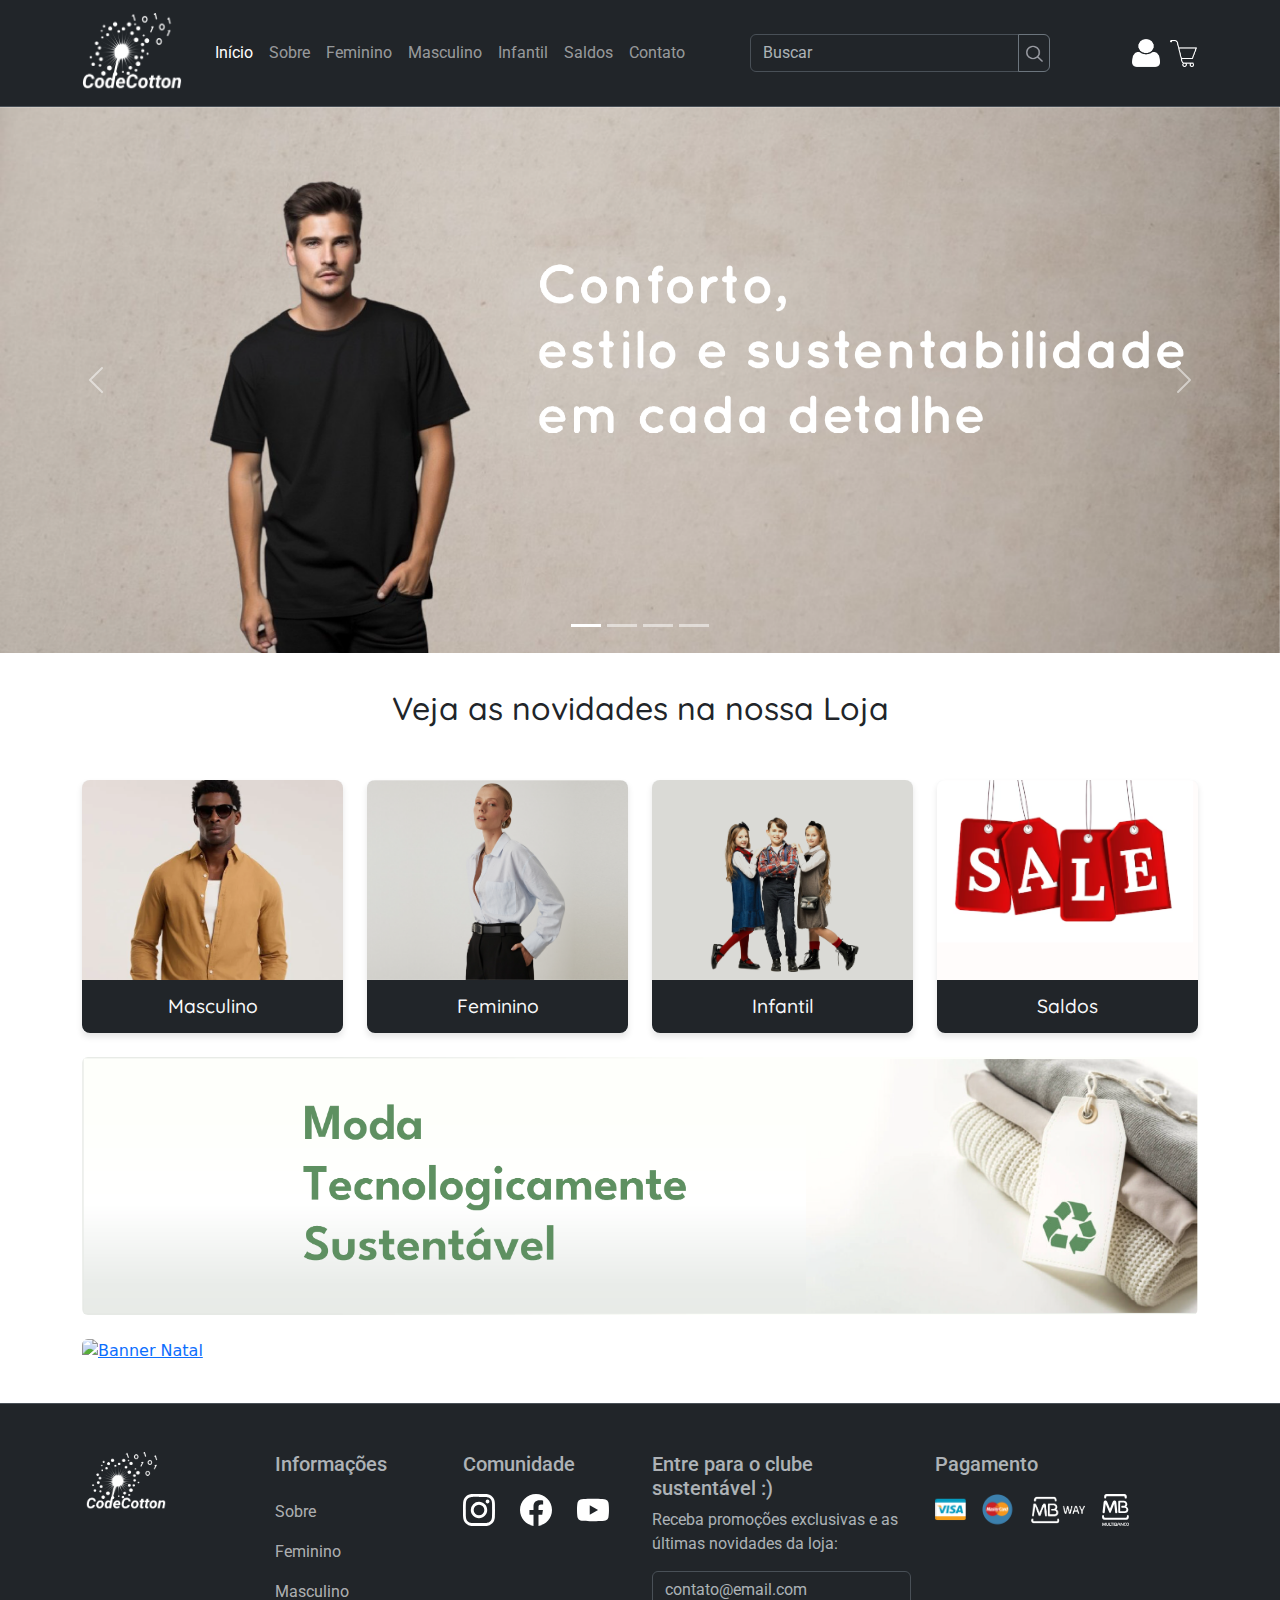
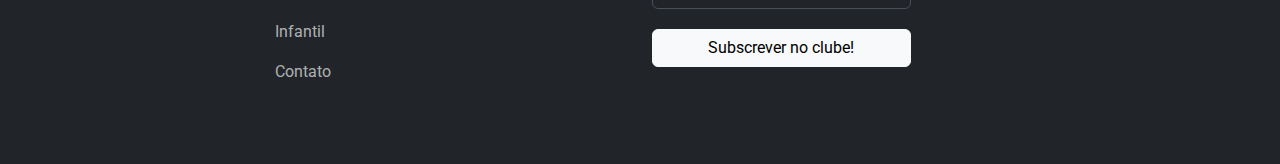
==== index.html @ b1c99693 "estilos, responsividade, links, ajuste de tags" ====
<!DOCTYPE html>
<html lang="en">

<head>
  <meta charset="UTF-8">
  <meta name="viewport" content="width=device-width, initial-scale=1.0">
  <title>CodeCotton</title>
  <meta name="description" content="CodeCotton - Moda sustentável para toda a família. Conheça as novidades em roupas masculinas, femininas, infantis e promoções.">
  <link rel="icon" type="image/png" sizes="16x16" href="imagens/carrinho-de-compras.png">
  <link rel="stylesheet" href="style.css">
  <!-- Fontes -->
  <link rel="preconnect" href="https://fonts.googleapis.com">
  <link rel="preconnect" href="https://fonts.gstatic.com" crossorigin>
  <link href="https://fonts.googleapis.com/css2?family=League+Spartan:wght@100..900&family=Quicksand:wght@300..700&family=Roboto:ital,wght@0,100;0,300;0,400;0,500;0,700;0,900;1,100;1,300;1,400;1,500;1,700;1,900&display=swap" rel="stylesheet" media="print" onload="this.media='all'">
  <!-- Link Bootstrap -->
  <link href="https://cdn.jsdelivr.net/npm/bootstrap@5.3.3/dist/css/bootstrap.min.css" rel="stylesheet" integrity="sha384-QWTKZyjpPEjISv5WaRU9OFeRpok6YctnYmDr5pNlyT2bRjXh0JMhjY6hW+ALEwIH" crossorigin="anonymous">
  <!-- JavaScript -->
  <script src="https://cdn.jsdelivr.net/npm/bootstrap@5.3.3/dist/js/bootstrap.bundle.min.js" integrity="sha384-YvpcrYf0tY3lHB60NNkmXc5s9fDVZLESaAA55NDzOxhy9GkcIdslK1eN7N6jIeHz" crossorigin="anonymous"></script>
</head>

<body>
  <!-- Nav Bar -->
  <nav class="navbar bg-dark border-bottom border-body navbar-expand-sm py-2 sticky-top" data-bs-theme="dark">
    <div class="container">
      <!-- Logotipo -->
      <a class="navbar-brand logo" href="index.html">
        <img src="imagens/logotipo.png" width="100" height="80" alt="logo" />
      </a>

      <!-- Menu hambúrguer -->
      <button class="navbar-toggler" type="button" data-bs-toggle="collapse" data-bs-target="#menuNavbar" aria-label="Toggle navigation">
        <span class="navbar-toggler-icon"></span>
      </button>

      <!-- Menu header -->
      <div class="collapse navbar-collapse justify-content-between font-1" id="menuNavbar">
        <!-- Links de navegação -->
        <div class="navbar-nav">
          <a href="index.html" class="nav-link active">Início</a>
          <a href="sobre.html" class="nav-link">Sobre</a>
          <a href="loja_feminina.html" class="nav-link">Feminino</a>
          <a href="loja_masculina.html" class="nav-link">Masculino</a>
          <a href="loja_infantil.html" class="nav-link">Infantil</a>
          <a href="saldos.html" class="nav-link">Saldos</a>
          <a href="contato.html" class="nav-link">Contato</a>
        </div>

        <!-- Formulário de busca -->
        <form class="d-flex form-busca">
          <div class="input-group">
            <input type="search" class="form-control" placeholder="Buscar" aria-label="Search" />
            <button type="submit" class="btn btn-outline-secondary">
              <img src="imagens/search.png" alt="Buscar" style="width: 20px; height: 20px;" />
            </button>
          </div>
        </form>

        <!-- Login e carrinho -->
        <div class="d-flex align-items-center icons-section">
          <!-- Login -->
          <a href="login.html" class="nav-link">
            <img src="imagens/login.png" width="24" alt="Login" class="icon" />
          </a>

          <!-- Carrinho -->
          <a href="carrinho.html" class="nav-link">
            <img src="imagens/carrinho-de-compras.png" width="24" alt="Carrinho" class="icon" />
          </a>
        </div>
      </div>
    </div>
  </nav>
  <!-- Fim Nav Bar -->

  <main>
    <!-- Container conteúdo -->
    <div class="conteudo">

      <!-- Carrossel fotos -->
      <div class="carousel slide" data-bs-ride="carousel" id="ads">
        <div class="carousel-indicators">
          <button class="active" data-bs-target="ads" data-bs-slide-to="0"></button>
          <button data-bs-target="#ads" data-bs-slide-to="1"></button>
          <button data-bs-target="#ads" data-bs-slide-to="2"></button>
          <button data-bs-target="#ads" data-bs-slide-to="3"></button>

        </div>
        <div class="carousel-inner">
          <div class="carousel-item active" data-bs-interval="3000">
            <img src="imagens/banner_masculino.png" alt="CodeCotton" class="img-fluid">
          </div>
          <div class="carousel-item" data-bs-interval="3000">
            <img src="imagens/banner_feminino.png" alt="CodeCotton" class="img-fluid">
          </div>
          <div class="carousel-item" data-bs-interval="3000">
            <img src="imagens/banner_crianca.png" alt="CodeCotton" class="img-fluid">
          </div>
          <div class="carousel-item" data-bs-interval="3000">
            <img src="imagens/banner_saldos.png" alt="CodeCotton" class="img-fluid">
          </div>
        </div>
        <button class="carousel-control-prev" data-bs-target="#ads" data-bs-slide="prev">
          <span class="carousel-control-prev-icon"></span>
        </button>
        <button class="carousel-control-next" data-bs-target="#ads" data-bs-slide="next">
          <span class="carousel-control-next-icon"></span>
        </button>
      </div>
      <!-- Fim - Carrossel fotos -->

      <!-- Miniaturas loja/Cards -->
      <div class="container font-3" id="box">
        <div class="row justify-content-center text-center mb-4 mt-3">
          <h2 class="font-3">Veja as novidades na nossa Loja</h2>
        </div>
        <div class="row justify-content-center g-4">
          <div class="col-md-5 col-lg-3">
            <div class="card text-center bg-light">
              <a href="loja_masculina.html"><img src="imagens/foto_homem_.png" alt="Foto homem" class="card-img-top img-fluid"></a>
              <div class="card-body bg-dark text-light">
                <h5 class="card-text">Masculino</h5>
              </div>
            </div>
          </div>

          <div class="col-md-5 col-lg-3">
            <div class="card text-center bg-light">
              <a href="loja_feminina.html"><img src="imagens/foto_mulher.png" alt="Foto mulher" class="card-img-top img-fluid"></a>
              <div class="card-body bg-dark text-light">
                <h5 class="card-text">Feminino</h5>
              </div>
            </div>
          </div>

          <div class="col-md-5 col-lg-3">
            <div class="card text-center bg-light">
              <a href="loja_infantil.html"><img src="imagens/foto_criancas.png" alt="Foto crianças" class="card-img-top img-fluid"></a>
              <div class="card-body bg-dark text-light">
                <h5 class="card-text">Infantil</h5>
              </div>
            </div>
          </div>

          <div class="col-md-5 col-lg-3">
            <div class="card text-center bg-light">
              <a href="saldos.html"><img src="imagens/sale1.png" alt="Foto saldos" class="card-img-top img-fluid"></a>
              <div class="card-body bg-dark text-light">
                <h5 class="card-text">Saldos</h5>
              </div>
            </div>
          </div>
        </div>
      </div>
      <!-- Fim - Miniaturas loja/Cards -->

      <!-- Banners -->
      <div class="container my-4">
        <div class="row g-4">
          <div class="col-12">
            <a href="sobre.html"><img src="imagens/banner_sustentavel.png" alt="Banner Sustentabilidade" class="img-fluid rounded">
          </div>
          <div class="col-12">
            <img src="imagens/bannernatal1.png" alt="Banner Natal" class="img-fluid rounded">
          </div>
        </div>
      </div>
      <!-- Fim - Banners -->

    </div>

  </main>

  <!-- Footer -->
  <footer class="border-top text-muted bg-dark text-light footer-container font-1" data-bs-theme="dark">
    <div class="container py-4 py-md-5 px-4 px-md-3 text-body-secondary">
      <div class="row">
        <div class="col-lg-1 mb-3">
          <a class="navbar-brand" href="index.html">
            <img src="imagens/logotipo.png" width="80" height="60" alt="logo">
          </a>
        </div>
        <div class="col-6 col-lg-2 offset-lg-1 mb-3">
          <h5>Informações</h5>
          <nav class="navbar">
            <div class="navbar-nav mr-auto navbar-left ">
              <a href="sobre.html" class="nav-link">Sobre</a>
              <a href="loja_feminina.html" class="nav-link">Feminino</a>
              <a href="loja_masculina.html" class="nav-link">Masculino</a>
              <a href="loja_infantil.html" class="nav-link">Infantil</a>
              <a href="contato.html" class="nav-link">Contato</a>
            </div>
          </nav>
        </div>
        <div class="col-6 col-lg-2 mb-3 footer-redes">
          <h5>Comunidade</h5>
          <div class="mb-3">
            <ul class="list-unstyled">
              <li><a href="https://www.instagram.com/cesae.digital/" target="_blank">
                  <img src="imagens/instagram.svg" alt="Instagram">
                </a></li>
              <li><a href="https://www.facebook.com/CesaeDigital" target="_blank">
                  <img src="imagens/facebook.svg" alt="Facebook">
                </a></li>
              <li><a href="https://www.youtube.com/user/CESAECanal" target="_blank">
                  <img src="imagens/youtube.svg" alt="youtube">
                </a></li>
            </ul>
          </div>
        </div>
        <div class="col-6 col-lg-3 mb-3 footer-clube">
          <h5>Entre para o clube sustentável :)</h5>
          <form class="form" action="index.html">
            <div class="mb-3">
              <label for="email">Receba promoções exclusivas e as últimas novidades da loja:</label>
              <input type="email" class="form-control" id="email" name="email" placeholder="contato@email.com">
              <button class="btn btn-light">Subscrever no clube!</button>
            </div>
          </form>
        </div>
        <div class="col-6 col-lg-3 mb-3 footer-pagamento">
          <h5>Pagamento</h5>
          <div class="mb-3">
            <ul class="list-unstyled">
              <li class="icon-pag"><img src="imagens/visa.svg" alt="Visa"></li>
              <li class="icon-pag"><img src="imagens/logo_master.svg" alt="Mastercard"></li>
              <li class="icon-pag-b"><img src=" imagens/mbway_white.png" alt="Mbway"></li>
              <li class="icon-pag-b"><img src="imagens/icon-multibanco.svg" alt="Multibanco"></li>
            </ul>
          </div>
        </div>
      </div>
    </div>
  </footer>
  <!-- Fim - Footer -->

</body>

</html>
---- style.css ----
@import 'responsivo.css';
@import 'global.css';
@import 'loja.css';
@import 'footer.css';

/* Ícones de login e carrinho */
.icons-section .icon {
  margin-left: 10px;
  width: 28px;
  height: 28px;
}

.icons-section {
  margin-left: 15px;
}

.sobre,
.contato {
  font-size: 1.2rem;
}

.breadcrumb {
  padding: 15px !important;
  border-bottom: 1px solid #e3e3e3;
}

.conteudo {
  margin-bottom: 40px;
}

.banner-home {
  padding: 20px 0;
}

/* Espaçamento e estilos para os cards */
#box .card {
  border: none;
  box-shadow: 0 4px 6px rgba(0, 0, 0, 0.1);
  transition: transform 0.3s ease, box-shadow 0.3s ease;
}

#box .card:hover {
  transform: scale(1.05); /* Zoom leve ao passar o mouse */
  box-shadow: 0 8px 12px rgba(0, 0, 0, 0.2);
}

#box .card-img-top {
  border-top-left-radius: 8px;
  border-top-right-radius: 8px;
  object-fit: cover;
  height: 200px;
}

#box .card-body {
  border-bottom-left-radius: 8px;
  border-bottom-right-radius: 8px;
  padding: 15px;
}

#box .card-body h5 {
  margin: 0;
  font-size: 1.2rem;
}

/* Estilos para banners */
.banner-home img {
  border-radius: 8px;
  margin-bottom: 15px;
  box-shadow: 0 4px 6px rgba(0, 0, 0, 0.1);
}
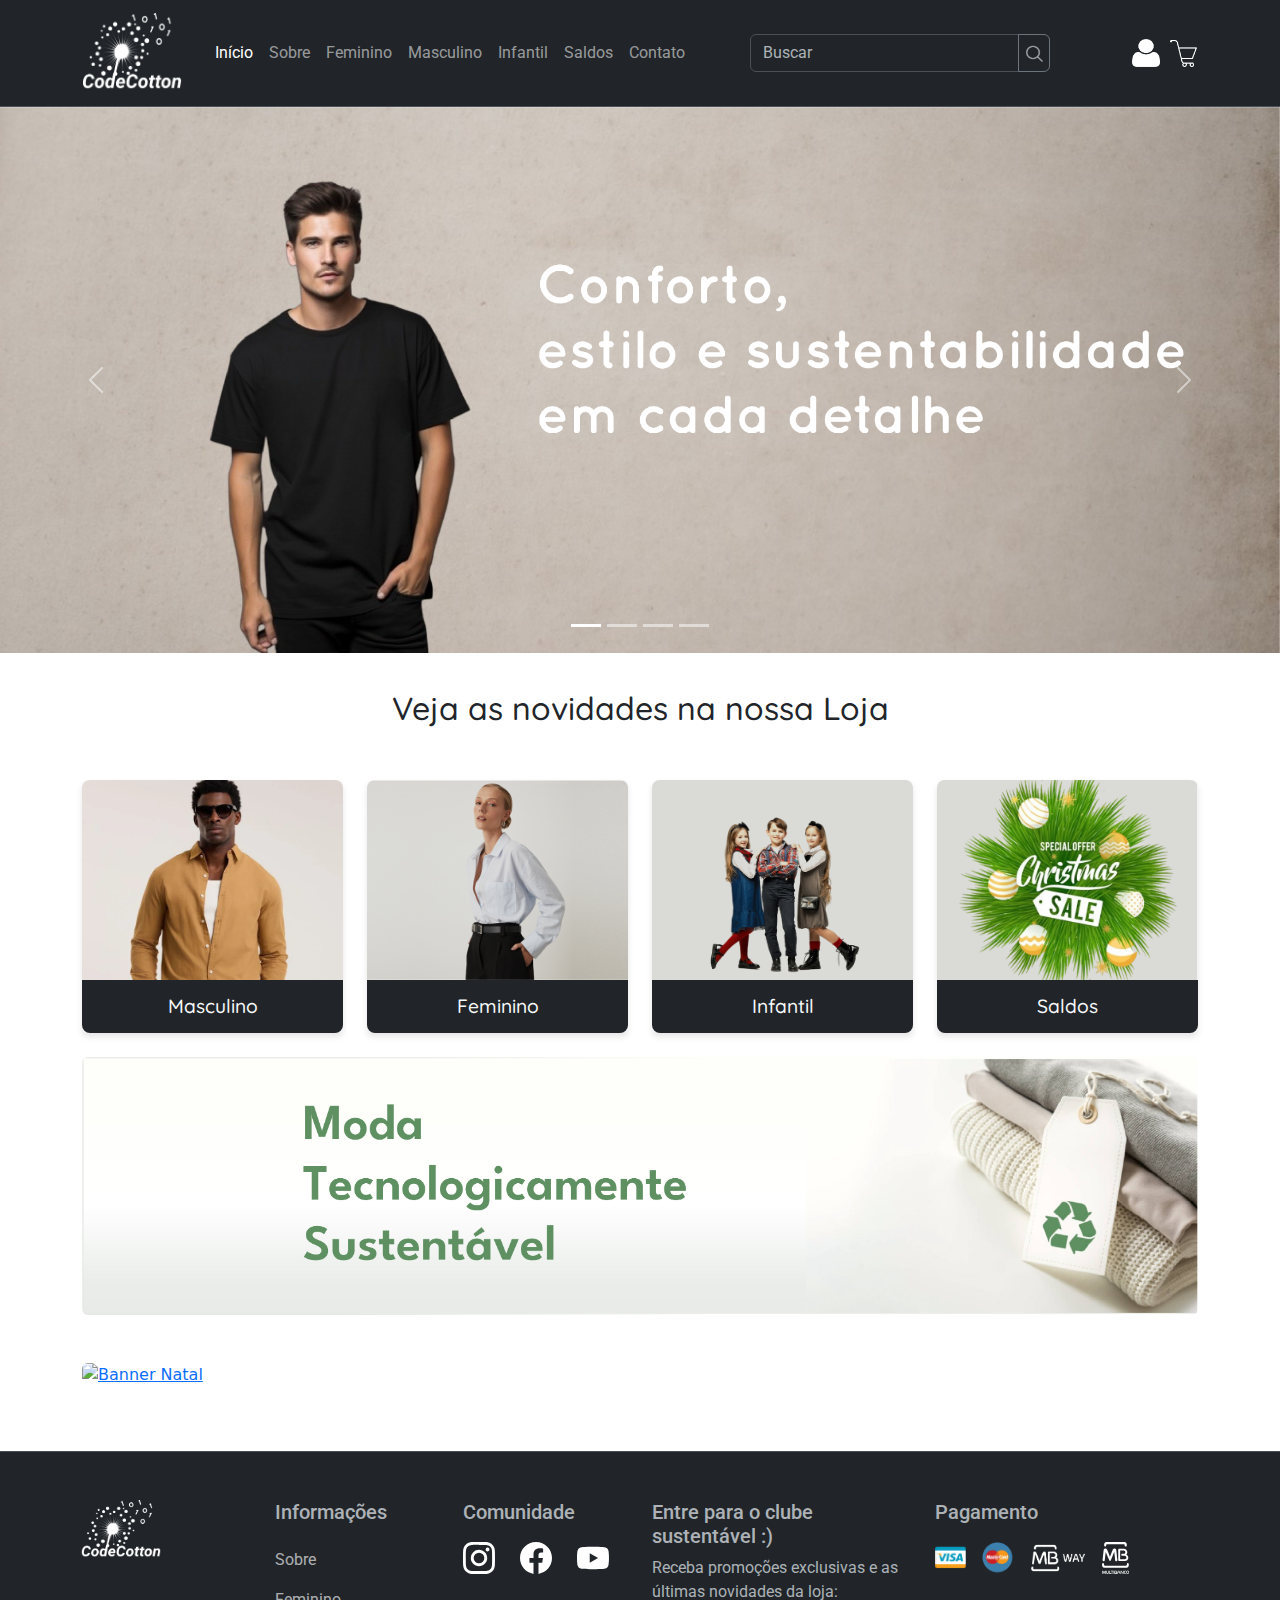
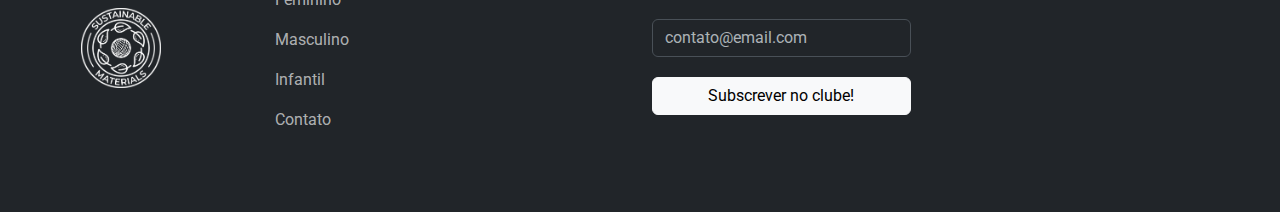
==== commit 398f3164: "estilos, botoes, selo do footer, responsividade" ====
--- a/index.html
+++ b/index.html
@@ -4,7 +4,7 @@
 <head>
   <meta charset="UTF-8">
   <meta name="viewport" content="width=device-width, initial-scale=1.0">
-  <title>CodeCotton</title>
+  <title>CodeCotton | Moda consciente, estilo duradouro.</title>
   <meta name="description" content="CodeCotton - Moda sustentável para toda a família. Conheça as novidades em roupas masculinas, femininas, infantis e promoções.">
   <link rel="icon" type="image/png" sizes="16x16" href="imagens/carrinho-de-compras.png">
   <link rel="stylesheet" href="style.css">
@@ -143,7 +143,7 @@
 
           <div class="col-md-5 col-lg-3">
             <div class="card text-center bg-light">
-              <a href="saldos.html"><img src="imagens/sale1.png" alt="Foto saldos" class="card-img-top img-fluid"></a>
+              <a href="saldos.html"><img src="imagens/card-sale.png" alt="Foto saldos" class="card-img-top img-fluid"></a>
               <div class="card-body bg-dark text-light">
                 <h5 class="card-text">Saldos</h5>
               </div>
@@ -160,7 +160,7 @@
             <a href="sobre.html"><img src="imagens/banner_sustentavel.png" alt="Banner Sustentabilidade" class="img-fluid rounded">
           </div>
           <div class="col-12">
-            <img src="imagens/bannernatal1.png" alt="Banner Natal" class="img-fluid rounded">
+            <a href="lojafeminina.html"><img src="imagens/bannernatal1.png" alt="Banner Natal" class="img-fluid rounded">
           </div>
         </div>
       </div>
@@ -174,10 +174,11 @@
   <footer class="border-top text-muted bg-dark text-light footer-container font-1" data-bs-theme="dark">
     <div class="container py-4 py-md-5 px-4 px-md-3 text-body-secondary">
       <div class="row">
-        <div class="col-lg-1 mb-3">
+        <div class="col-lg-1 mb-5 selos">
           <a class="navbar-brand" href="index.html">
             <img src="imagens/logotipo.png" width="80" height="60" alt="logo">
           </a>
+          <img src="imagens/footer-eco-icon-white.png" width="80" height="80" alt="Sustainable Icon" class="mt-5">
         </div>
         <div class="col-6 col-lg-2 offset-lg-1 mb-3">
           <h5>Informações</h5>
--- a/style.css
+++ b/style.css
@@ -68,3 +68,14 @@
   margin-bottom: 15px;
   box-shadow: 0 4px 6px rgba(0, 0, 0, 0.1);
 }
+
+.carousel-inner {
+  display: flex;
+  align-items: center;
+  overflow: hidden;
+}
+
+.carousel-item img {
+  height: 100%;
+  object-fit: cover;
+}
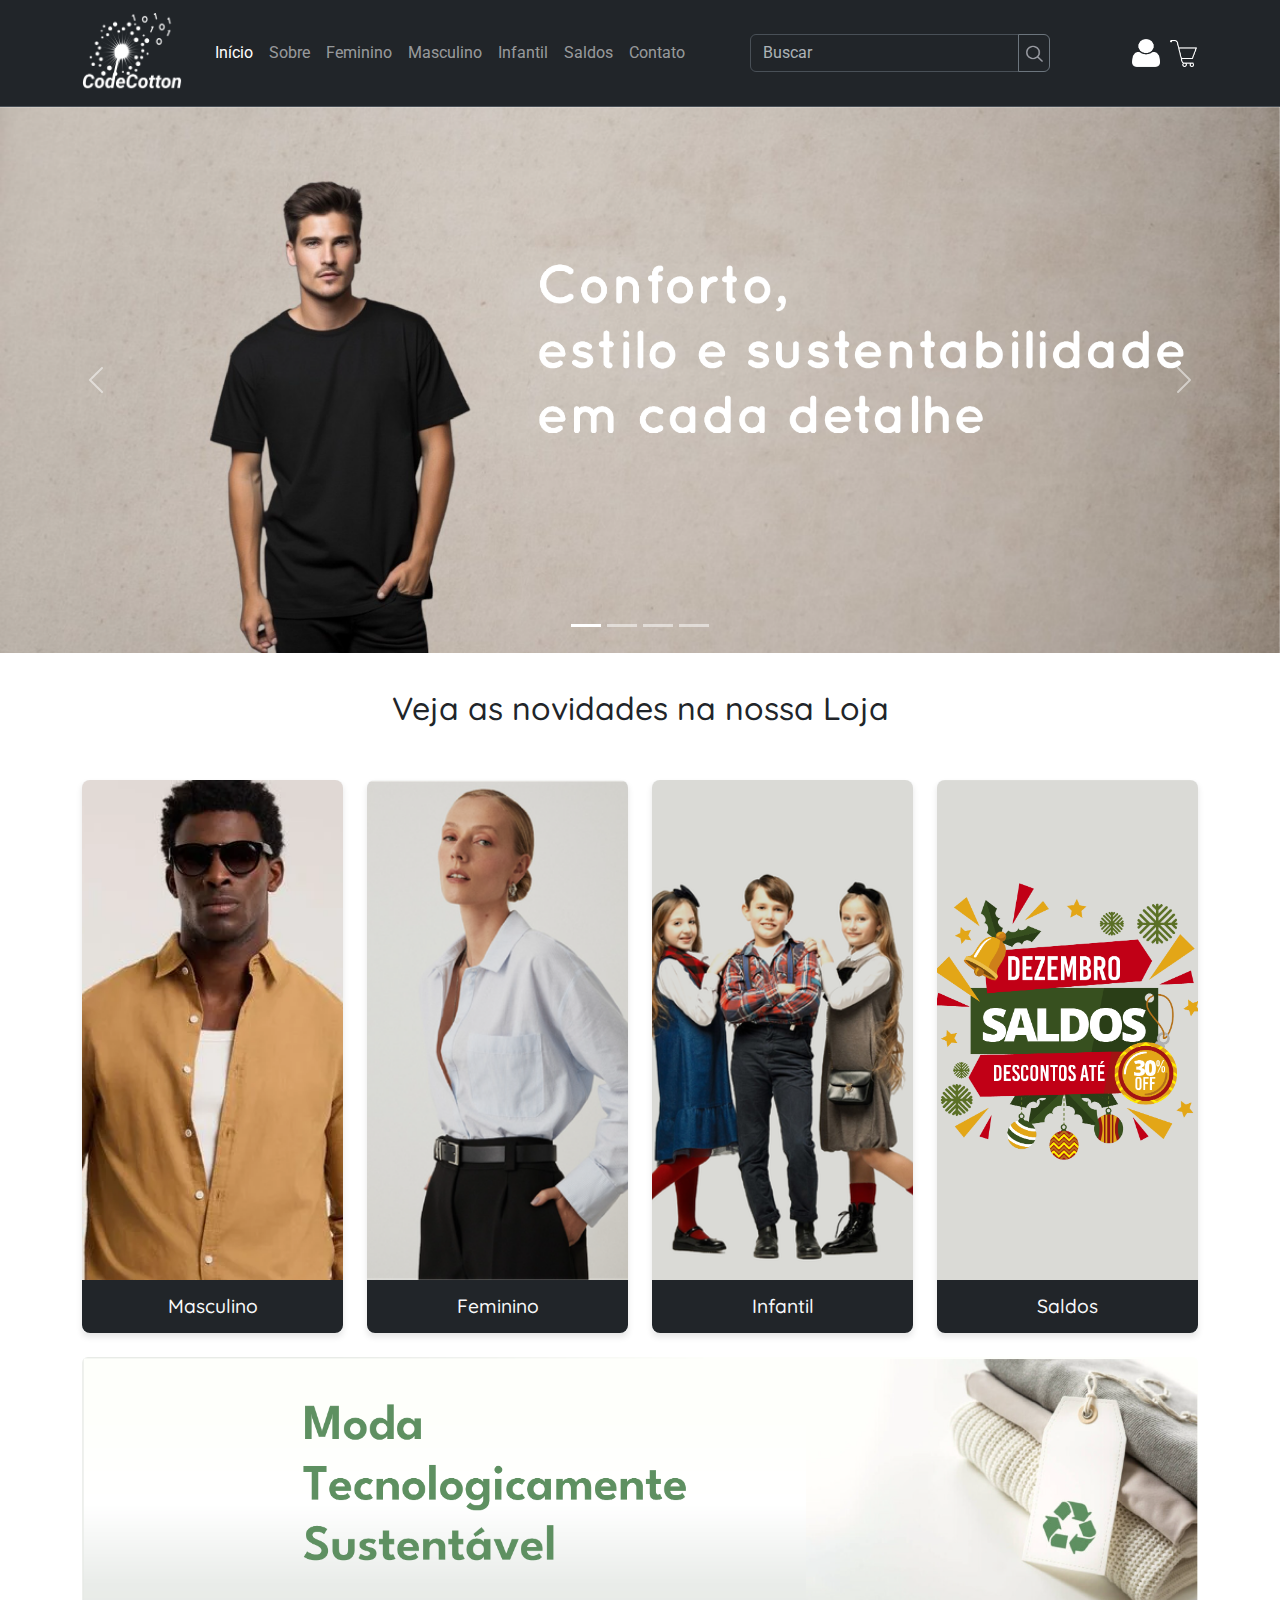
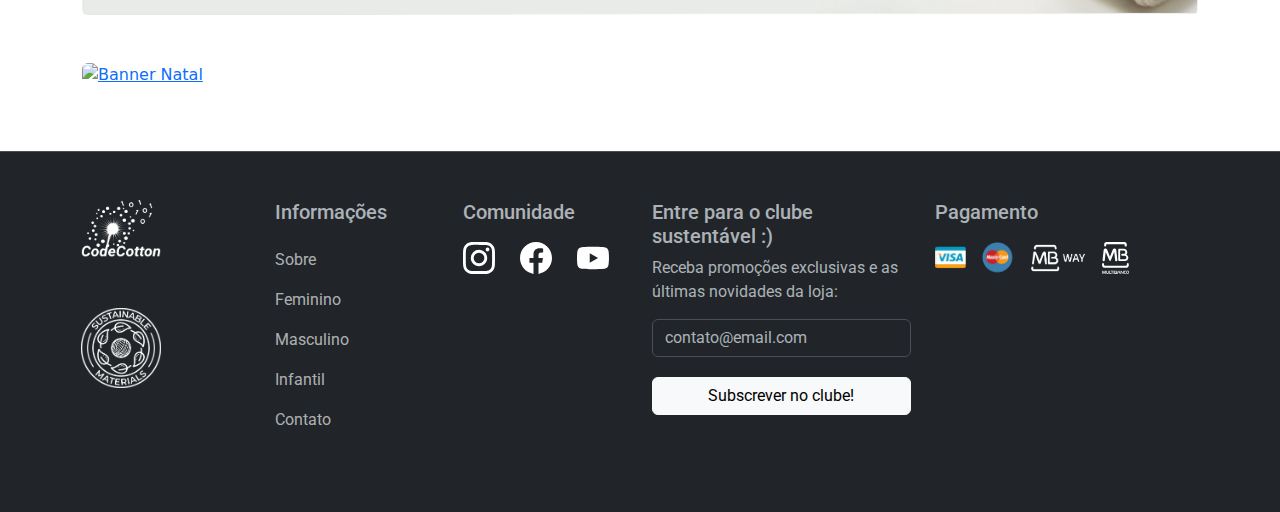
==== commit 6e068c8a: "modal login" ====
--- a/index.html
+++ b/index.html
@@ -58,7 +58,7 @@
         <!-- Login e carrinho -->
         <div class="d-flex align-items-center icons-section">
           <!-- Login -->
-          <a href="login.html" class="nav-link">
+          <a href="#" class="nav-link" data-bs-toggle="modal" data-bs-target="#loginModal">
             <img src="imagens/login.png" width="24" alt="Login" class="icon" />
           </a>
 
@@ -143,7 +143,7 @@
 
           <div class="col-md-5 col-lg-3">
             <div class="card text-center bg-light">
-              <a href="saldos.html"><img src="imagens/card-sale.png" alt="Foto saldos" class="card-img-top img-fluid"></a>
+              <a href="saldos.html"><img src="imagens/card_saldos.png" alt="Foto saldos" class="card-img-top img-fluid"></a>
               <div class="card-body bg-dark text-light">
                 <h5 class="card-text">Saldos</h5>
               </div>
@@ -234,6 +234,35 @@
   </footer>
   <!-- Fim - Footer -->
 
+  <!-- Modal -->
+  <div class="modal fade" id="loginModal" tabindex="-1" aria-labelledby="loginModalLabel" aria-hidden="true">
+    <div class="modal-dialog">
+      <div class="modal-content bg-light text-dark">
+        <div class="modal-header">
+          <h5 class="modal-title" id="loginModalLabel">Login</h5>
+          <button type="button" class="btn-close" data-bs-dismiss="modal" aria-label="Close"></button>
+        </div>
+        <div class="modal-body">
+          <form>
+            <div class="mb-3">
+              <label for="email" class="form-label">E-mail</label>
+              <input type="email" class="form-control" id="email-user" placeholder="Digite seu e-mail" required>
+            </div>
+            <div class="mb-3">
+              <label for="nome" class="form-label">Nome</label>
+              <input type="nome" class="form-control" id="nome-user" placeholder="Digite seu nome" required>
+            </div>
+            <div class="mb-3">
+              <label for="password" class="form-label">Senha</label>
+              <input type="password" class="form-control" id="password" placeholder="Digite sua senha" required>
+            </div>
+            <button type="submit" class="btn btn-dark w-100">Entrar</button>
+          </form>
+        </div>
+      </div>
+    </div>
+  </div>
+
 </body>
 
 </html>--- a/style.css
+++ b/style.css
@@ -48,7 +48,7 @@
   border-top-left-radius: 8px;
   border-top-right-radius: 8px;
   object-fit: cover;
-  height: 200px;
+  height: 500px;
 }
 
 #box .card-body {
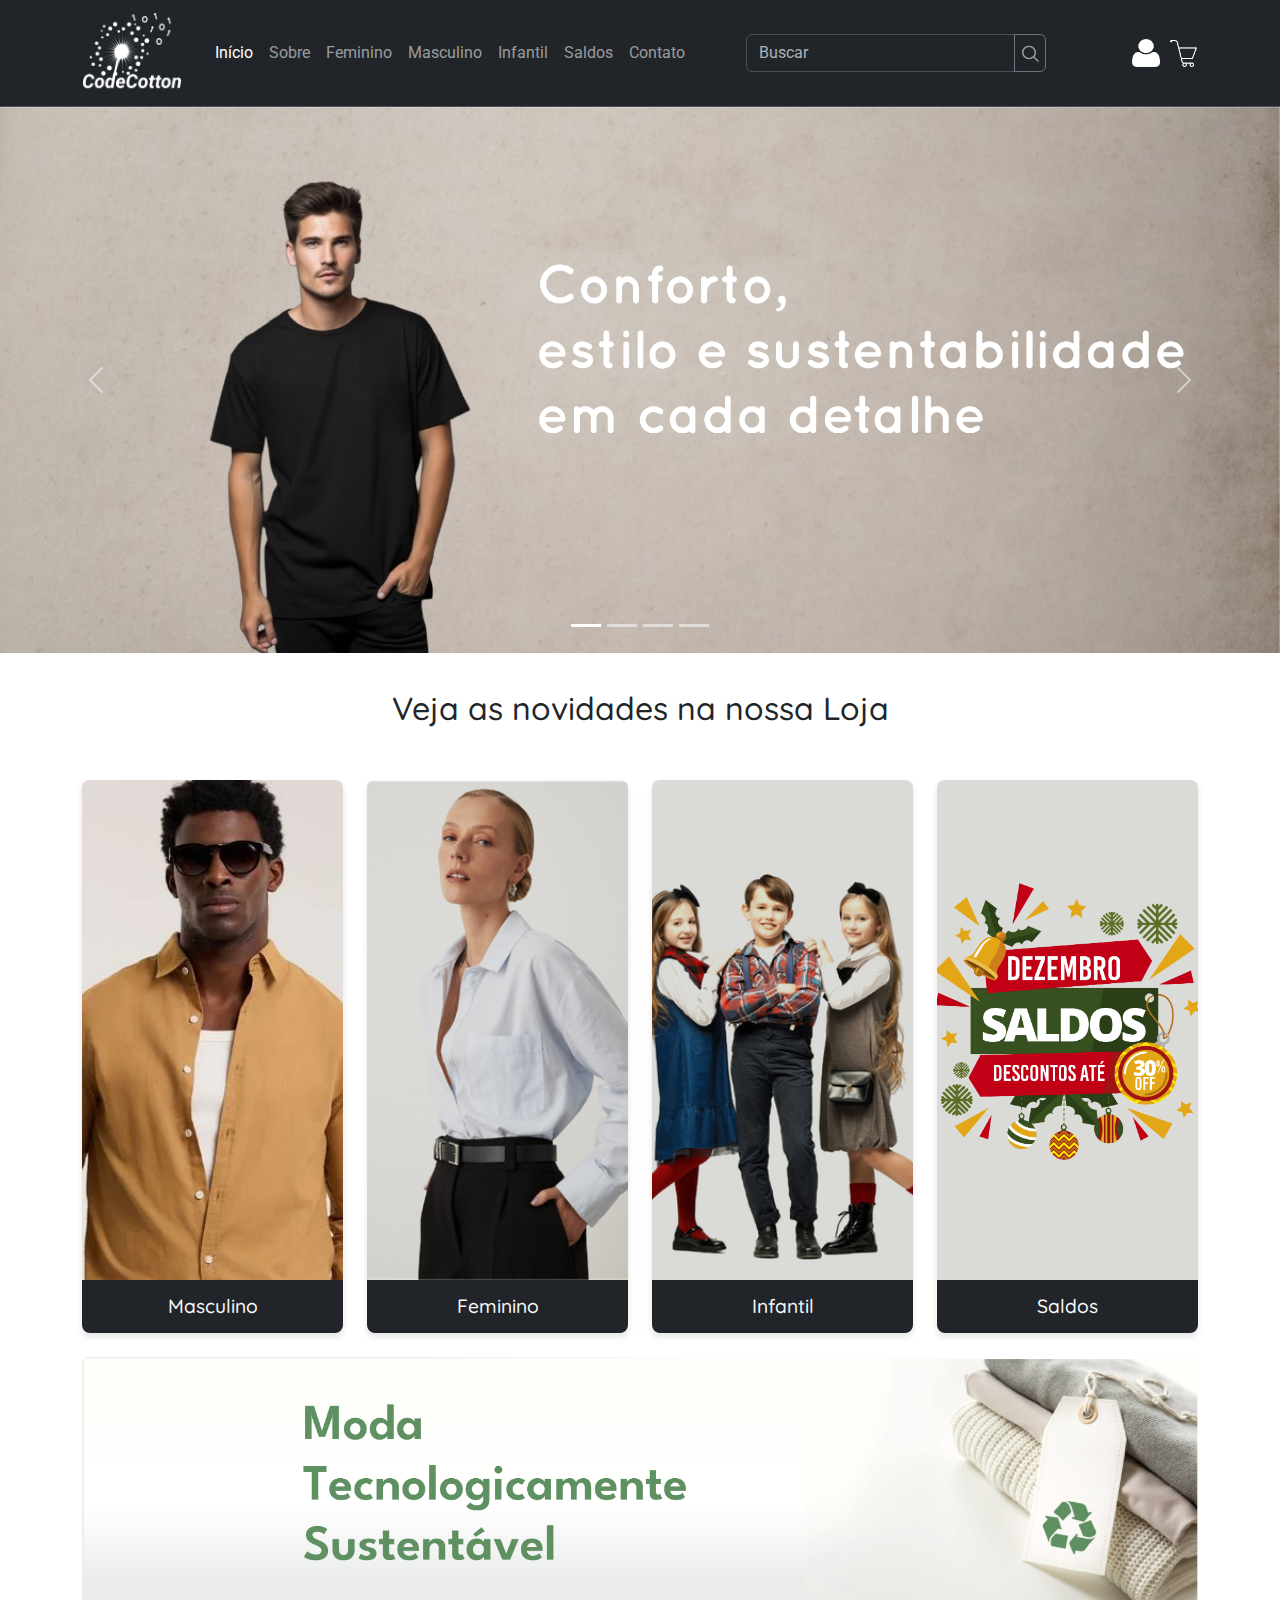
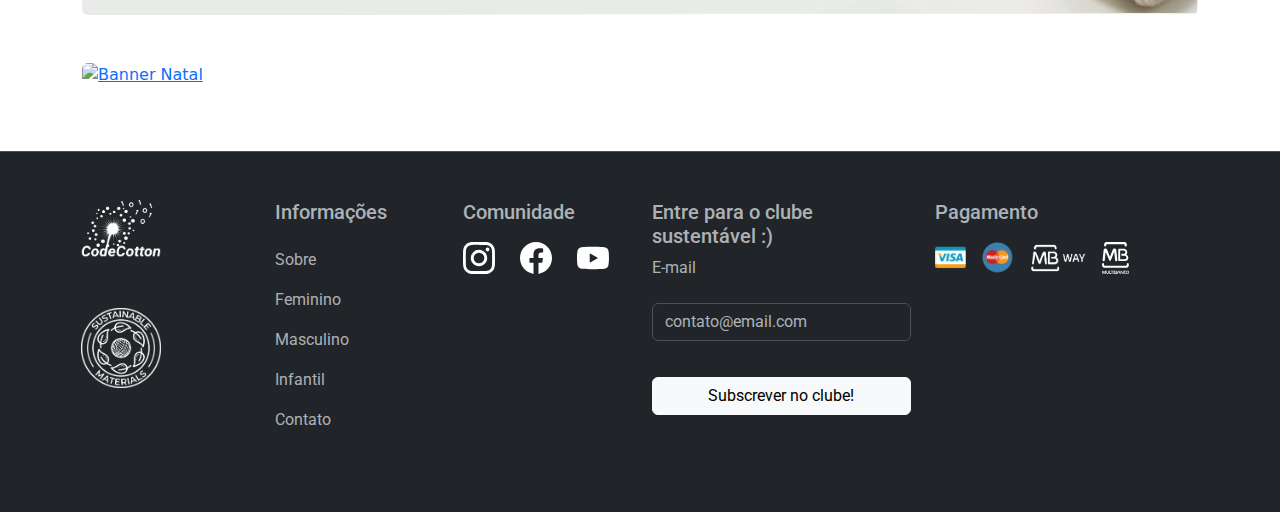
==== commit 3af82ae3: "funcionalidade login" ====
--- a/index.html
+++ b/index.html
@@ -6,7 +6,7 @@
   <meta name="viewport" content="width=device-width, initial-scale=1.0">
   <title>CodeCotton | Moda consciente, estilo duradouro.</title>
   <meta name="description" content="CodeCotton - Moda sustentável para toda a família. Conheça as novidades em roupas masculinas, femininas, infantis e promoções.">
-  <link rel="icon" type="image/png" sizes="16x16" href="imagens/carrinho-de-compras.png">
+  <link rel="icon" type="image/png" sizes="50x50" href="imagens/favicon-50x50.png">
   <link rel="stylesheet" href="style.css">
   <!-- Fontes -->
   <link rel="preconnect" href="https://fonts.googleapis.com">
@@ -55,18 +55,19 @@
           </div>
         </form>
 
-        <!-- Login e carrinho -->
+        <!-- Login e Carrinho -->
         <div class="d-flex align-items-center icons-section">
+          <span id="userNameDisplay" class="me-2"></span>
           <!-- Login -->
           <a href="#" class="nav-link" data-bs-toggle="modal" data-bs-target="#loginModal">
             <img src="imagens/login.png" width="24" alt="Login" class="icon" />
           </a>
-
           <!-- Carrinho -->
           <a href="carrinho.html" class="nav-link">
             <img src="imagens/carrinho-de-compras.png" width="24" alt="Carrinho" class="icon" />
           </a>
         </div>
+
       </div>
     </div>
   </nav>
@@ -210,14 +211,32 @@
         </div>
         <div class="col-6 col-lg-3 mb-3 footer-clube">
           <h5>Entre para o clube sustentável :)</h5>
-          <form class="form" action="index.html">
+          <form id="emailForm">
             <div class="mb-3">
-              <label for="email">Receba promoções exclusivas e as últimas novidades da loja:</label>
+              <label for="email" class="form-label">E-mail</label>
               <input type="email" class="form-control" id="email" name="email" placeholder="contato@email.com">
-              <button class="btn btn-light">Subscrever no clube!</button>
-            </div>
+            </div>
+            <button class="btn btn-light subscribe" type="button" onclick="validateEmail()">Subscrever no clube!</button>
           </form>
-        </div>
+          <!-- Modal de Alerta -->
+          <div class="modal fade" id="alertModal" tabindex="-1" aria-labelledby="alertModalLabel">
+            <div class="modal-dialog modal-dialog-centered">
+              <div class="modal-content bg-light text-dark">
+                <div class=" modal-header">
+                  <h5 class="modal-title" id="alertModalLabel">Mensagem</h5>
+                  <button type="button" class="btn-close" data-bs-dismiss="modal" aria-label="Fechar"></button>
+                </div>
+                <div class="modal-body" id="modalMessage">
+                  <!-- A mensagem será exibida aqui -->
+                </div>
+                <div class="modal-footer">
+                  <button type="button" class="btn btn-secondary" data-bs-dismiss="modal">Fechar</button>
+                </div>
+              </div>
+            </div>
+          </div>
+        </div>
+
         <div class="col-6 col-lg-3 mb-3 footer-pagamento">
           <h5>Pagamento</h5>
           <div class="mb-3">
@@ -234,8 +253,9 @@
   </footer>
   <!-- Fim - Footer -->
 
-  <!-- Modal -->
-  <div class="modal fade" id="loginModal" tabindex="-1" aria-labelledby="loginModalLabel" aria-hidden="true">
+  <!-- Modal Login -->
+
+  <div class="modal fade" id="loginModal" tabindex="-1" aria-labelledby="loginModalLabel">
     <div class="modal-dialog">
       <div class="modal-content bg-light text-dark">
         <div class="modal-header">
@@ -243,26 +263,50 @@
           <button type="button" class="btn-close" data-bs-dismiss="modal" aria-label="Close"></button>
         </div>
         <div class="modal-body">
-          <form>
+          <form id="loginForm">
             <div class="mb-3">
               <label for="email" class="form-label">E-mail</label>
               <input type="email" class="form-control" id="email-user" placeholder="Digite seu e-mail" required>
+              <div class="text-danger small d-none" id="emailError">Por favor, insira um e-mail válido.</div>
             </div>
             <div class="mb-3">
               <label for="nome" class="form-label">Nome</label>
-              <input type="nome" class="form-control" id="nome-user" placeholder="Digite seu nome" required>
+              <input type="text" class="form-control" id="nome-user" placeholder="Digite seu nome" maxlength="10" required>
+              <div class="text-danger small d-none" id="nomeError">O nome não pode estar vazio e deve ter no máximo 10 caracteres.</div>
             </div>
             <div class="mb-3">
               <label for="password" class="form-label">Senha</label>
               <input type="password" class="form-control" id="password" placeholder="Digite sua senha" required>
-            </div>
-            <button type="submit" class="btn btn-dark w-100">Entrar</button>
+              <div class="text-danger small d-none" id="passwordError">A senha deve ter pelo menos 6 caracteres.</div>
+            </div>
+            <button type="button" class="btn btn-dark w-100" id="loginButton">Entrar</button>
+            <button type="button" class="btn btn-secondary w-100 mt-2 d-none" id="logoutButton">Terminar sessão</button>
           </form>
         </div>
       </div>
     </div>
   </div>
 
+  <!-- Fim - Modal Login -->
+  <!-- Modal para exibir mensagem de usuário logado -->
+  <div class="modal fade" id="loggedInModal" tabindex="-1" aria-labelledby="loggedInModalLabel" aria-hidden="true">
+    <div class="modal-dialog">
+      <div class="modal-content bg-light text-dark">
+        <div class="modal-header">
+          <h5 class="modal-title" id="loggedInModalLabel">Sucesso</h5>
+          <button type="button" class="btn-close" data-bs-dismiss="modal" aria-label="Close"></button>
+        </div>
+        <div class="modal-body">
+          <p>Usuário logado com sucesso!</p>
+        </div>
+        <div class="modal-footer">
+          <button type="button" class="btn btn-primary" data-bs-dismiss="modal">OK</button>
+        </div>
+      </div>
+    </div>
+  </div>
+
+  <script src="script.js"></script>
 </body>
 
 </html>--- a/style.css
+++ b/style.css
@@ -8,6 +8,15 @@
   margin-left: 10px;
   width: 28px;
   height: 28px;
+}
+
+#userNameDisplay {
+  color: #dee2e6;
+}
+
+.text-danger,
+.text-success {
+  margin-left: 16px;
 }
 
 .icons-section {
@@ -79,3 +88,31 @@
   height: 100%;
   object-fit: cover;
 }
+
+/* Accordion */
+
+/* Style dos botões para abrir e fechar o painel */
+.accordion {
+  background-color: #eee;
+  color: #444;
+  cursor: pointer;
+  padding: 18px;
+  width: 100%;
+  text-align: left;
+  border: none;
+  outline: none;
+  transition: 0.4s;
+  font-family: roboto;
+}
+
+.faq .active,
+.accordion:hover {
+  background-color: #ccc;
+}
+
+.panel {
+  padding: 0 18px;
+  background-color: white;
+  display: none;
+  overflow: hidden;
+}
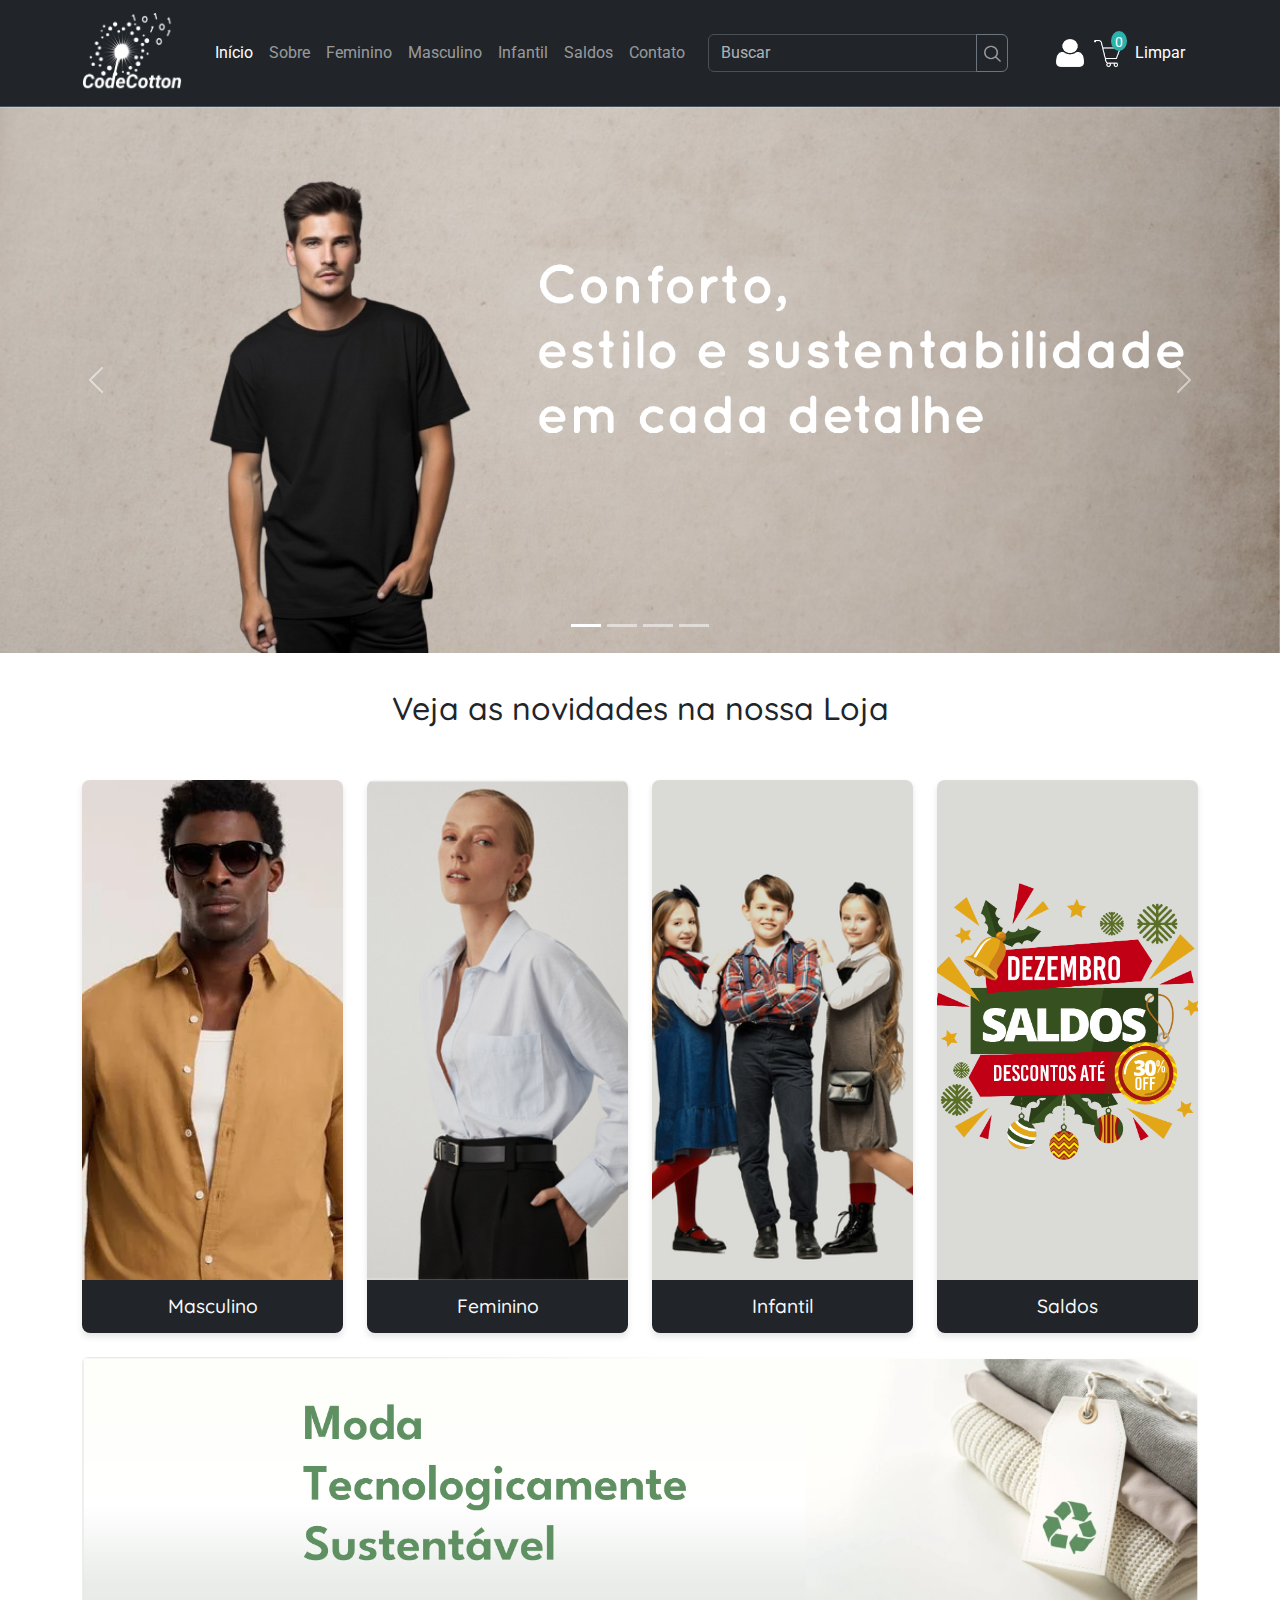
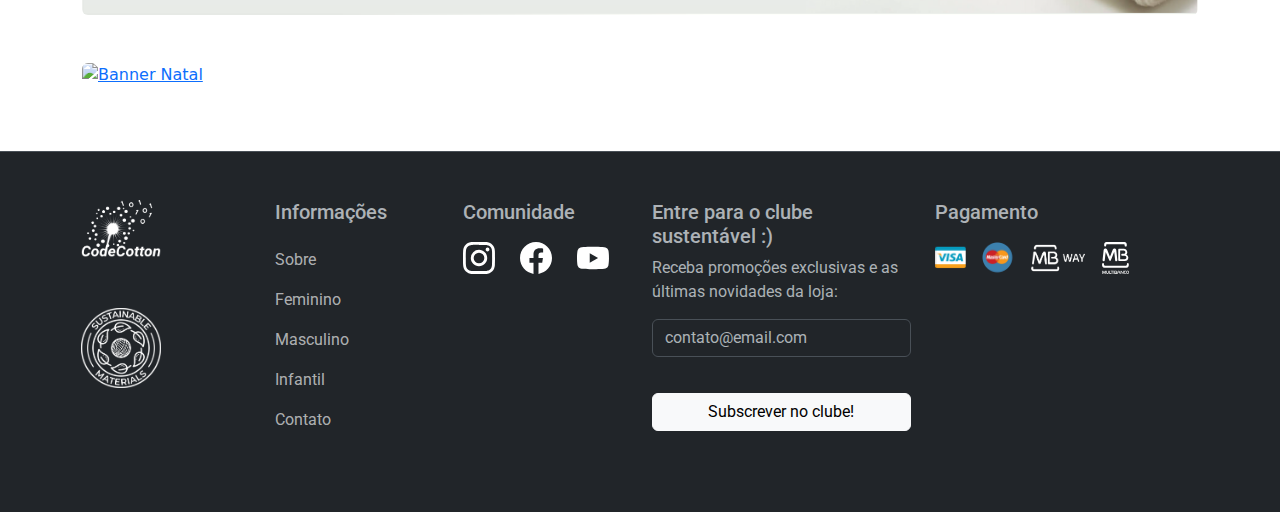
==== commit 4af4e4c3: "estilos, login" ====
--- a/index.html
+++ b/index.html
@@ -12,9 +12,8 @@
   <link rel="preconnect" href="https://fonts.googleapis.com">
   <link rel="preconnect" href="https://fonts.gstatic.com" crossorigin>
   <link href="https://fonts.googleapis.com/css2?family=League+Spartan:wght@100..900&family=Quicksand:wght@300..700&family=Roboto:ital,wght@0,100;0,300;0,400;0,500;0,700;0,900;1,100;1,300;1,400;1,500;1,700;1,900&display=swap" rel="stylesheet" media="print" onload="this.media='all'">
-  <!-- Link Bootstrap -->
+  <!-- Bootstrap -->
   <link href="https://cdn.jsdelivr.net/npm/bootstrap@5.3.3/dist/css/bootstrap.min.css" rel="stylesheet" integrity="sha384-QWTKZyjpPEjISv5WaRU9OFeRpok6YctnYmDr5pNlyT2bRjXh0JMhjY6hW+ALEwIH" crossorigin="anonymous">
-  <!-- JavaScript -->
   <script src="https://cdn.jsdelivr.net/npm/bootstrap@5.3.3/dist/js/bootstrap.bundle.min.js" integrity="sha384-YvpcrYf0tY3lHB60NNkmXc5s9fDVZLESaAA55NDzOxhy9GkcIdslK1eN7N6jIeHz" crossorigin="anonymous"></script>
 </head>
 
@@ -49,7 +48,7 @@
         <form class="d-flex form-busca">
           <div class="input-group">
             <input type="search" class="form-control" placeholder="Buscar" aria-label="Search" />
-            <button type="submit" class="btn btn-outline-secondary">
+            <button id="busca" class="btn btn-outline-secondary" type="button">
               <img src="imagens/search.png" alt="Buscar" style="width: 20px; height: 20px;" />
             </button>
           </div>
@@ -66,6 +65,8 @@
           <a href="carrinho.html" class="nav-link">
             <img src="imagens/carrinho-de-compras.png" width="24" alt="Carrinho" class="icon" />
           </a>
+          <span id="contador-carrinho">0</span>
+          <button class="btn btn-dark clear-cart">Limpar</button>
         </div>
 
       </div>
@@ -213,24 +214,25 @@
           <h5>Entre para o clube sustentável :)</h5>
           <form id="emailForm">
             <div class="mb-3">
-              <label for="email" class="form-label">E-mail</label>
+              <label for="email">Receba promoções exclusivas e as últimas novidades da loja:</label>
               <input type="email" class="form-control" id="email" name="email" placeholder="contato@email.com">
             </div>
-            <button class="btn btn-light subscribe" type="button" onclick="validateEmail()">Subscrever no clube!</button>
+            <button class="btn btn-light subscribeButton" id="subscribeButton" type="button">Subscrever no clube!</button>
           </form>
+
           <!-- Modal de Alerta -->
           <div class="modal fade" id="alertModal" tabindex="-1" aria-labelledby="alertModalLabel">
-            <div class="modal-dialog modal-dialog-centered">
+            <div class="modal-dialog">
               <div class="modal-content bg-light text-dark">
-                <div class=" modal-header">
-                  <h5 class="modal-title" id="alertModalLabel">Mensagem</h5>
+                <div class="modal-header">
+                  <h5 class="modal-title" id="alertModalLabel">Atenção</h5>
                   <button type="button" class="btn-close" data-bs-dismiss="modal" aria-label="Fechar"></button>
                 </div>
-                <div class="modal-body" id="modalMessage">
-                  <!-- A mensagem será exibida aqui -->
+                <div class="modal-body">
+                  <p id="modalMessage"></p>
                 </div>
                 <div class="modal-footer">
-                  <button type="button" class="btn btn-secondary" data-bs-dismiss="modal">Fechar</button>
+                  <button type="button" class="btn btn-dark" data-bs-dismiss="modal">Ok</button>
                 </div>
               </div>
             </div>
@@ -254,7 +256,6 @@
   <!-- Fim - Footer -->
 
   <!-- Modal Login -->
-
   <div class="modal fade" id="loginModal" tabindex="-1" aria-labelledby="loginModalLabel">
     <div class="modal-dialog">
       <div class="modal-content bg-light text-dark">
@@ -280,16 +281,16 @@
               <div class="text-danger small d-none" id="passwordError">A senha deve ter pelo menos 6 caracteres.</div>
             </div>
             <button type="button" class="btn btn-dark w-100" id="loginButton">Entrar</button>
-            <button type="button" class="btn btn-secondary w-100 mt-2 d-none" id="logoutButton">Terminar sessão</button>
+            <button type="button" class="btn btn-dark w-100 mt-2 d-none" id="logoutButton">Terminar sessão</button>
           </form>
         </div>
       </div>
     </div>
   </div>
-
   <!-- Fim - Modal Login -->
+
   <!-- Modal para exibir mensagem de usuário logado -->
-  <div class="modal fade" id="loggedInModal" tabindex="-1" aria-labelledby="loggedInModalLabel" aria-hidden="true">
+  <div class="modal fade" id="loggedInModal" tabindex="-1" aria-labelledby="loggedInModalLabel">
     <div class="modal-dialog">
       <div class="modal-content bg-light text-dark">
         <div class="modal-header">
@@ -300,7 +301,7 @@
           <p>Usuário logado com sucesso!</p>
         </div>
         <div class="modal-footer">
-          <button type="button" class="btn btn-primary" data-bs-dismiss="modal">OK</button>
+          <button type="button" class="btn btn-dark" data-bs-dismiss="modal">OK</button>
         </div>
       </div>
     </div>
--- a/style.css
+++ b/style.css
@@ -89,6 +89,47 @@
   object-fit: cover;
 }
 
+.container.sobre {
+  max-width: 1200px;
+  margin: 0 auto;
+  padding: 20px;
+}
+
+.sobre-conteudo {
+  display: flex;
+  align-items: flex-start;
+  gap: 20px; /* Espaço entre imagem e texto */
+  flex-wrap: wrap; /* Ajusta para dispositivos menores */
+}
+
+.sobre-imagem {
+  flex: 1; /* Define o tamanho da imagem */
+  max-width: 400px;
+  height: auto;
+  border-radius: 8px;
+  box-shadow: 0 4px 8px rgba(0, 0, 0, 0.1);
+}
+
+.sobre-texto {
+  flex: 2; /* Define o tamanho do texto */
+  text-align: justify;
+  line-height: 1.6;
+}
+
+@media (max-width: 768px) {
+  .sobre-conteudo {
+    flex-direction: column; /* Imagem e texto empilhados em telas pequenas */
+    align-items: center;
+  }
+
+  .sobre-imagem {
+    max-width: 100%;
+  }
+
+  .sobre-texto {
+    text-align: left;
+  }
+}
 /* Accordion */
 
 /* Style dos botões para abrir e fechar o painel */
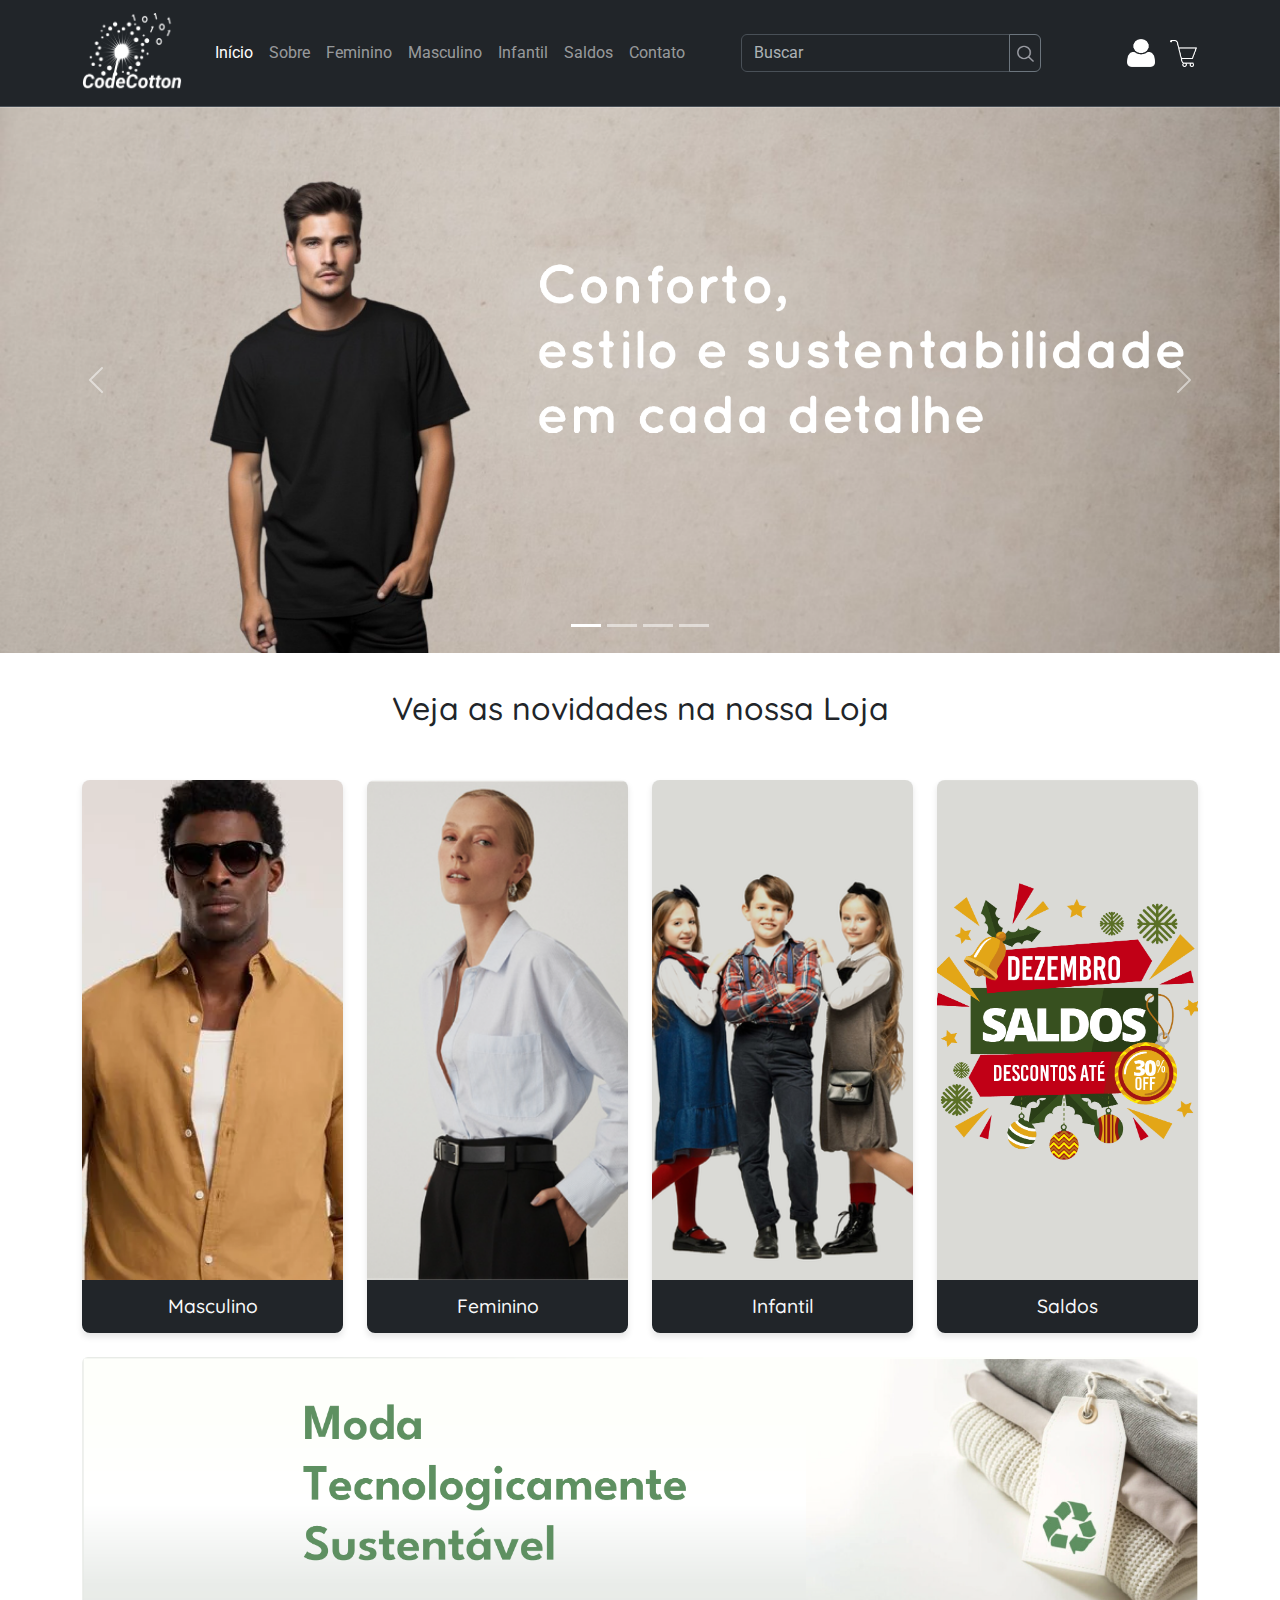
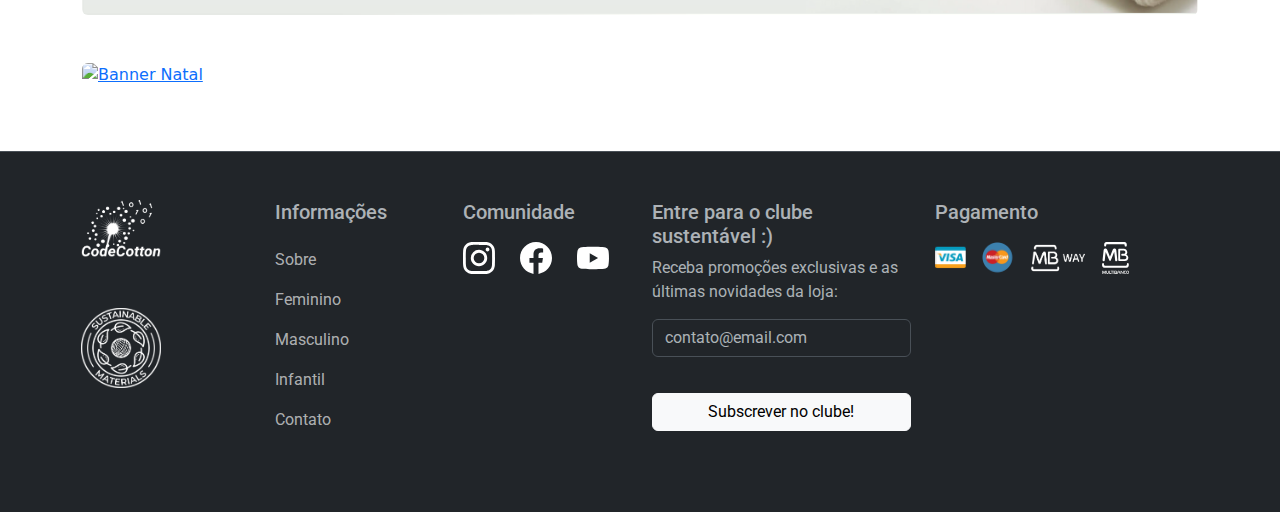
==== commit 5ac118f9: "feature carrinho, modais, listagem de produtos" ====
--- a/index.html
+++ b/index.html
@@ -62,17 +62,45 @@
             <img src="imagens/login.png" width="24" alt="Login" class="icon" />
           </a>
           <!-- Carrinho -->
-          <a href="carrinho.html" class="nav-link">
+          <a href="#" class="nav-link icon-carrinho" data-bs-toggle="offcanvas" data-bs-target="#offcanvasRight">
             <img src="imagens/carrinho-de-compras.png" width="24" alt="Carrinho" class="icon" />
           </a>
           <span id="contador-carrinho">0</span>
-          <button class="btn btn-dark clear-cart">Limpar</button>
         </div>
 
       </div>
     </div>
   </nav>
   <!-- Fim Nav Bar -->
+
+  <!-- Listagem de produtos no carrinho -->
+  <div class="offcanvas offcanvas-end" tabindex="-1" id="offcanvasRight" aria-labelledby="offcanvasRightLabel" aria-modal="true" role="dialog">
+    <div class="offcanvas-header">
+      <h5 class="offcanvas-title" id="offcanvasRightLabel">O seu carrinho
+        <span id="total-itens" class="badge bg-secondary ms-2">0 itens</span>
+      </h5>
+      <button type="button" class="btn-close" data-bs-dismiss="offcanvas" aria-label="Close"></button>
+    </div>
+    <div class="offcanvas-body">
+      <div class="cart-header">
+        <div class="cart-title">Produto</div>
+        <div class="cart-title">Quantidade</div>
+        <div class="cart-title">Valor</div>
+      </div>
+      <div id="cartItems" class="mt-3">
+      </div>
+      <div class="offcanvas-footer p-3 border-top">
+        <div class="d-flex justify-content-between align-items-center">
+          <span class="fw-bold">Total:</span>
+          <span id="valor-total" class="fw-bold">0.00 €</span>
+        </div>
+        <button id="pagarCompra" class="btn btn-dark w-100 mt-3">Efetuar Pagamento</button>
+      </div>
+    </div>
+
+  </div>
+
+  <!-- Fim - Listagem de produtos no carrinho -->
 
   <main>
     <!-- Container conteúdo -->
@@ -306,8 +334,8 @@
       </div>
     </div>
   </div>
-
   <script src="script.js"></script>
+
 </body>
 
 </html>--- a/style.css
+++ b/style.css
@@ -5,7 +5,7 @@
 
 /* Ícones de login e carrinho */
 .icons-section .icon {
-  margin-left: 10px;
+  margin-left: 15px;
   width: 28px;
   height: 28px;
 }
@@ -144,6 +144,7 @@
   outline: none;
   transition: 0.4s;
   font-family: roboto;
+  justify-content: space-between;
 }
 
 .faq .active,
@@ -152,7 +153,7 @@
 }
 
 .panel {
-  padding: 0 18px;
+  padding: 10px 10px;
   background-color: white;
   display: none;
   overflow: hidden;
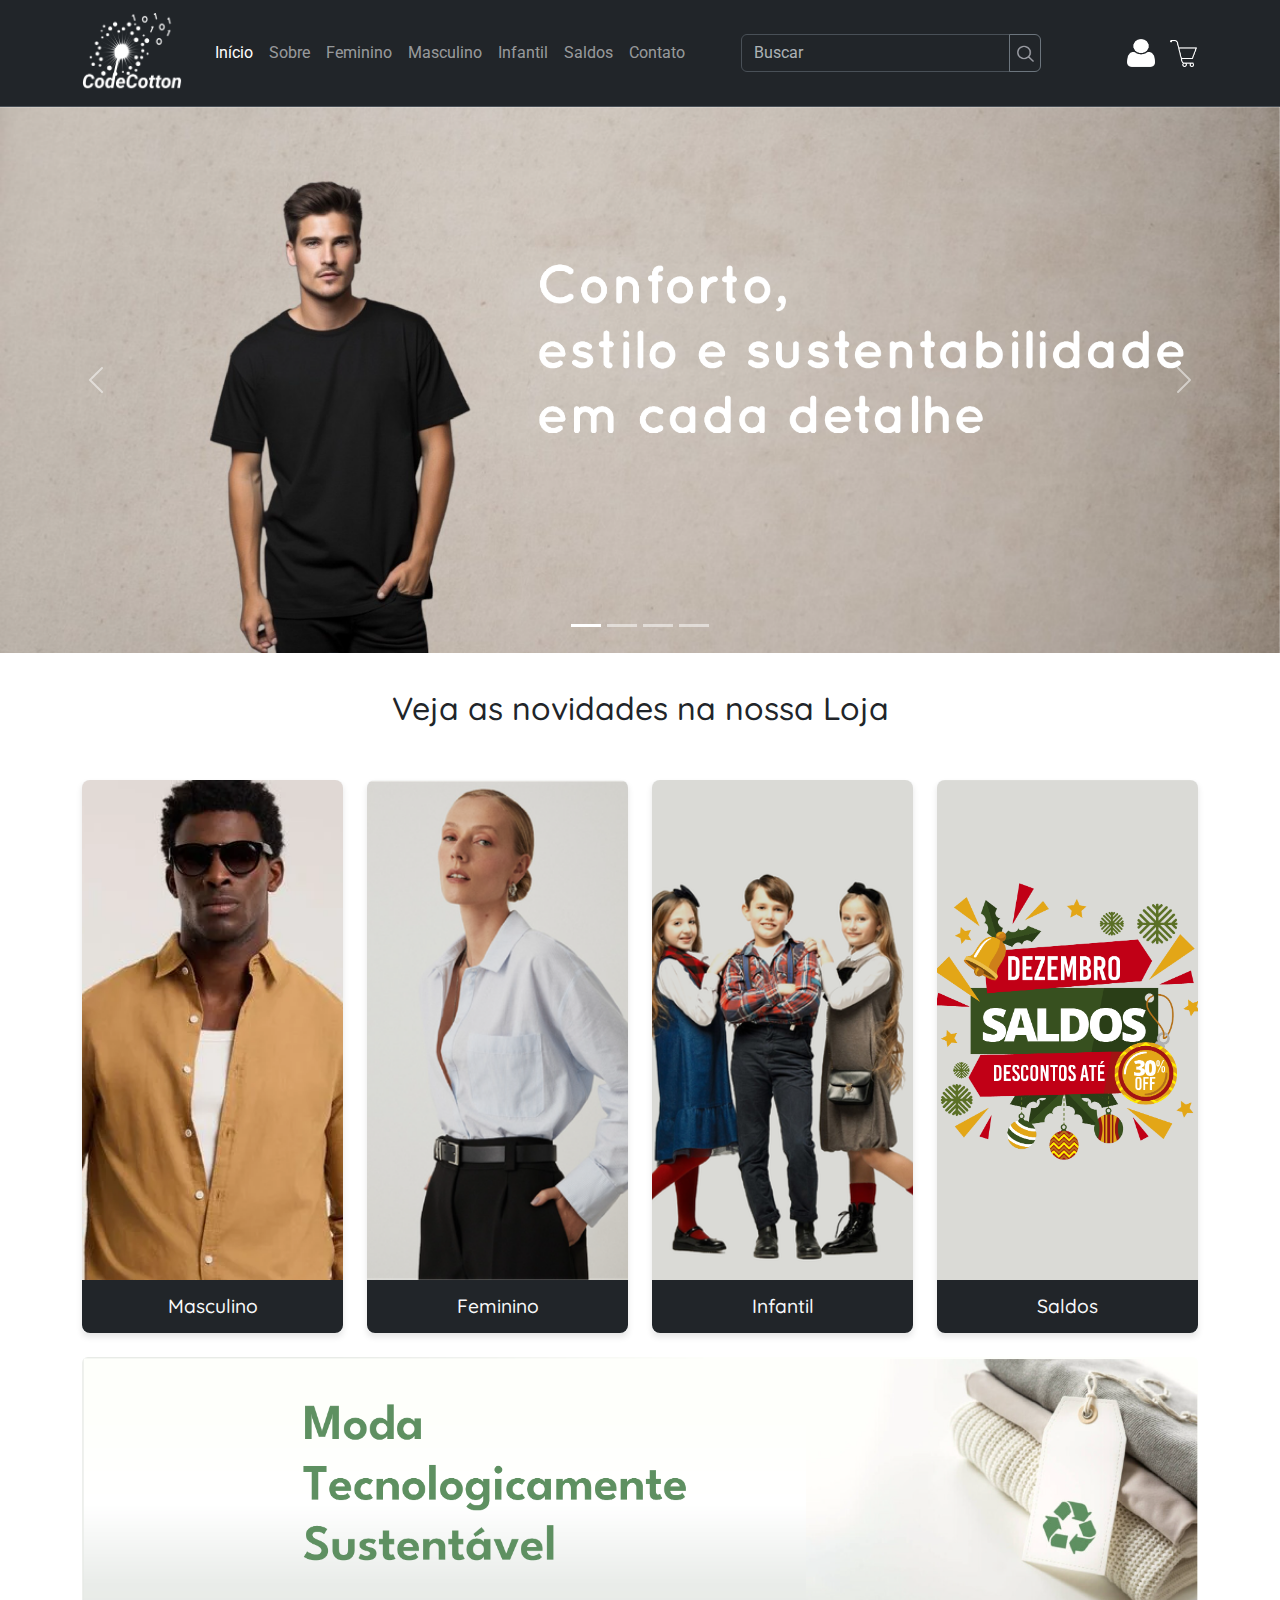
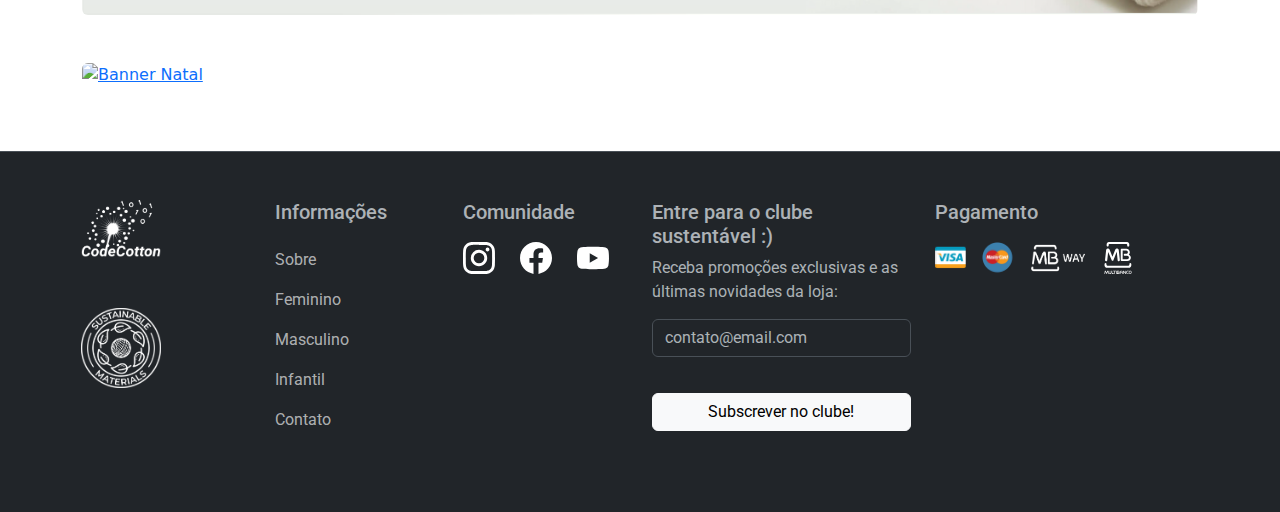
==== commit c5039296: "pagina de pagamento" ====
--- a/index.html
+++ b/index.html
@@ -62,10 +62,12 @@
             <img src="imagens/login.png" width="24" alt="Login" class="icon" />
           </a>
           <!-- Carrinho -->
-          <a href="#" class="nav-link icon-carrinho" data-bs-toggle="offcanvas" data-bs-target="#offcanvasRight">
-            <img src="imagens/carrinho-de-compras.png" width="24" alt="Carrinho" class="icon" />
-          </a>
-          <span id="contador-carrinho">0</span>
+          <div class="barra-icon-carrinho">
+            <a href="#" class="nav-link icon-carrinho" data-bs-toggle="offcanvas" data-bs-target="#offcanvasRight">
+              <img src="imagens/carrinho-de-compras.png" width="24" alt="Carrinho" class="icon" />
+            </a>
+            <span id="contador-carrinho">0</span>
+          </div>
         </div>
 
       </div>
@@ -190,7 +192,7 @@
             <a href="sobre.html"><img src="imagens/banner_sustentavel.png" alt="Banner Sustentabilidade" class="img-fluid rounded">
           </div>
           <div class="col-12">
-            <a href="lojafeminina.html"><img src="imagens/bannernatal1.png" alt="Banner Natal" class="img-fluid rounded">
+            <a href="loja_feminina.html"><img src="imagens/bannernatal1.png" alt="Banner Natal" class="img-fluid rounded">
           </div>
         </div>
       </div>
@@ -274,7 +276,7 @@
               <li class="icon-pag"><img src="imagens/visa.svg" alt="Visa"></li>
               <li class="icon-pag"><img src="imagens/logo_master.svg" alt="Mastercard"></li>
               <li class="icon-pag-b"><img src=" imagens/mbway_white.png" alt="Mbway"></li>
-              <li class="icon-pag-b"><img src="imagens/icon-multibanco.svg" alt="Multibanco"></li>
+              <li class="icon-pag"><img src="imagens/icon-multibanco.svg" alt="Multibanco"></li>
             </ul>
           </div>
         </div>
--- a/style.css
+++ b/style.css
@@ -14,11 +14,6 @@
   color: #dee2e6;
 }
 
-.text-danger,
-.text-success {
-  margin-left: 16px;
-}
-
 .icons-section {
   margin-left: 15px;
 }
@@ -31,6 +26,16 @@
 .breadcrumb {
   padding: 15px !important;
   border-bottom: 1px solid #e3e3e3;
+}
+
+.carousel {
+  max-width: 100%; /* Garante que o carrossel não exceda a largura da tela */
+  overflow: hidden; /* Remove qualquer conteúdo que "vaze" para fora do contêiner */
+}
+
+.carousel-item img {
+  width: 100%; /* Garante que a imagem preencha o contêiner do carrossel */
+  height: auto; /* Mantém a proporção da imagem */
 }
 
 .conteudo {
@@ -116,20 +121,6 @@
   line-height: 1.6;
 }
 
-@media (max-width: 768px) {
-  .sobre-conteudo {
-    flex-direction: column; /* Imagem e texto empilhados em telas pequenas */
-    align-items: center;
-  }
-
-  .sobre-imagem {
-    max-width: 100%;
-  }
-
-  .sobre-texto {
-    text-align: left;
-  }
-}
 /* Accordion */
 
 /* Style dos botões para abrir e fechar o painel */
@@ -158,3 +149,57 @@
   display: none;
   overflow: hidden;
 }
+
+/* Pagamento */
+
+.pagamento-conteudo {
+  display: grid;
+  grid-template-columns: 6fr 6fr;
+  gap: 40px;
+}
+
+.formulario-pagamento .icon-pag,
+.formulario-pagamento .icon-pag-b {
+  display: inline-block;
+  margin-right: 10px;
+  vertical-align: middle;
+}
+
+.formulario-pagamento ul {
+  display: flex;
+  flex-wrap: wrap;
+  gap: 10px;
+  padding: 0;
+  margin: 0;
+  list-style-type: none;
+  align-items: center;
+  justify-content: center;
+}
+
+.formulario-pagamento .icon-pag img,
+.formulario-pagamento .icon-pag-b img {
+  width: 50px;
+  height: auto;
+}
+
+#infoMultibanco {
+  background-color: #f8f9fa;
+  border: 1px solid #ddd;
+  border-radius: 5px;
+  padding: 10px; /* Reduz o preenchimento interno */
+  max-width: 270px; /* Define um tamanho máximo para a largura */
+}
+
+#infoMultibanco img {
+  margin-right: 10px;
+  width: 50px; /* Ajusta o tamanho do ícone */
+  height: 50px; /* Garante proporções consistentes */
+}
+
+#infoMultibanco .d-flex {
+  align-items: center; /* Alinha o texto verticalmente ao ícone */
+}
+
+#infoMultibanco p {
+  margin: 5px 0; /* Reduz o espaço entre os parágrafos */
+}
